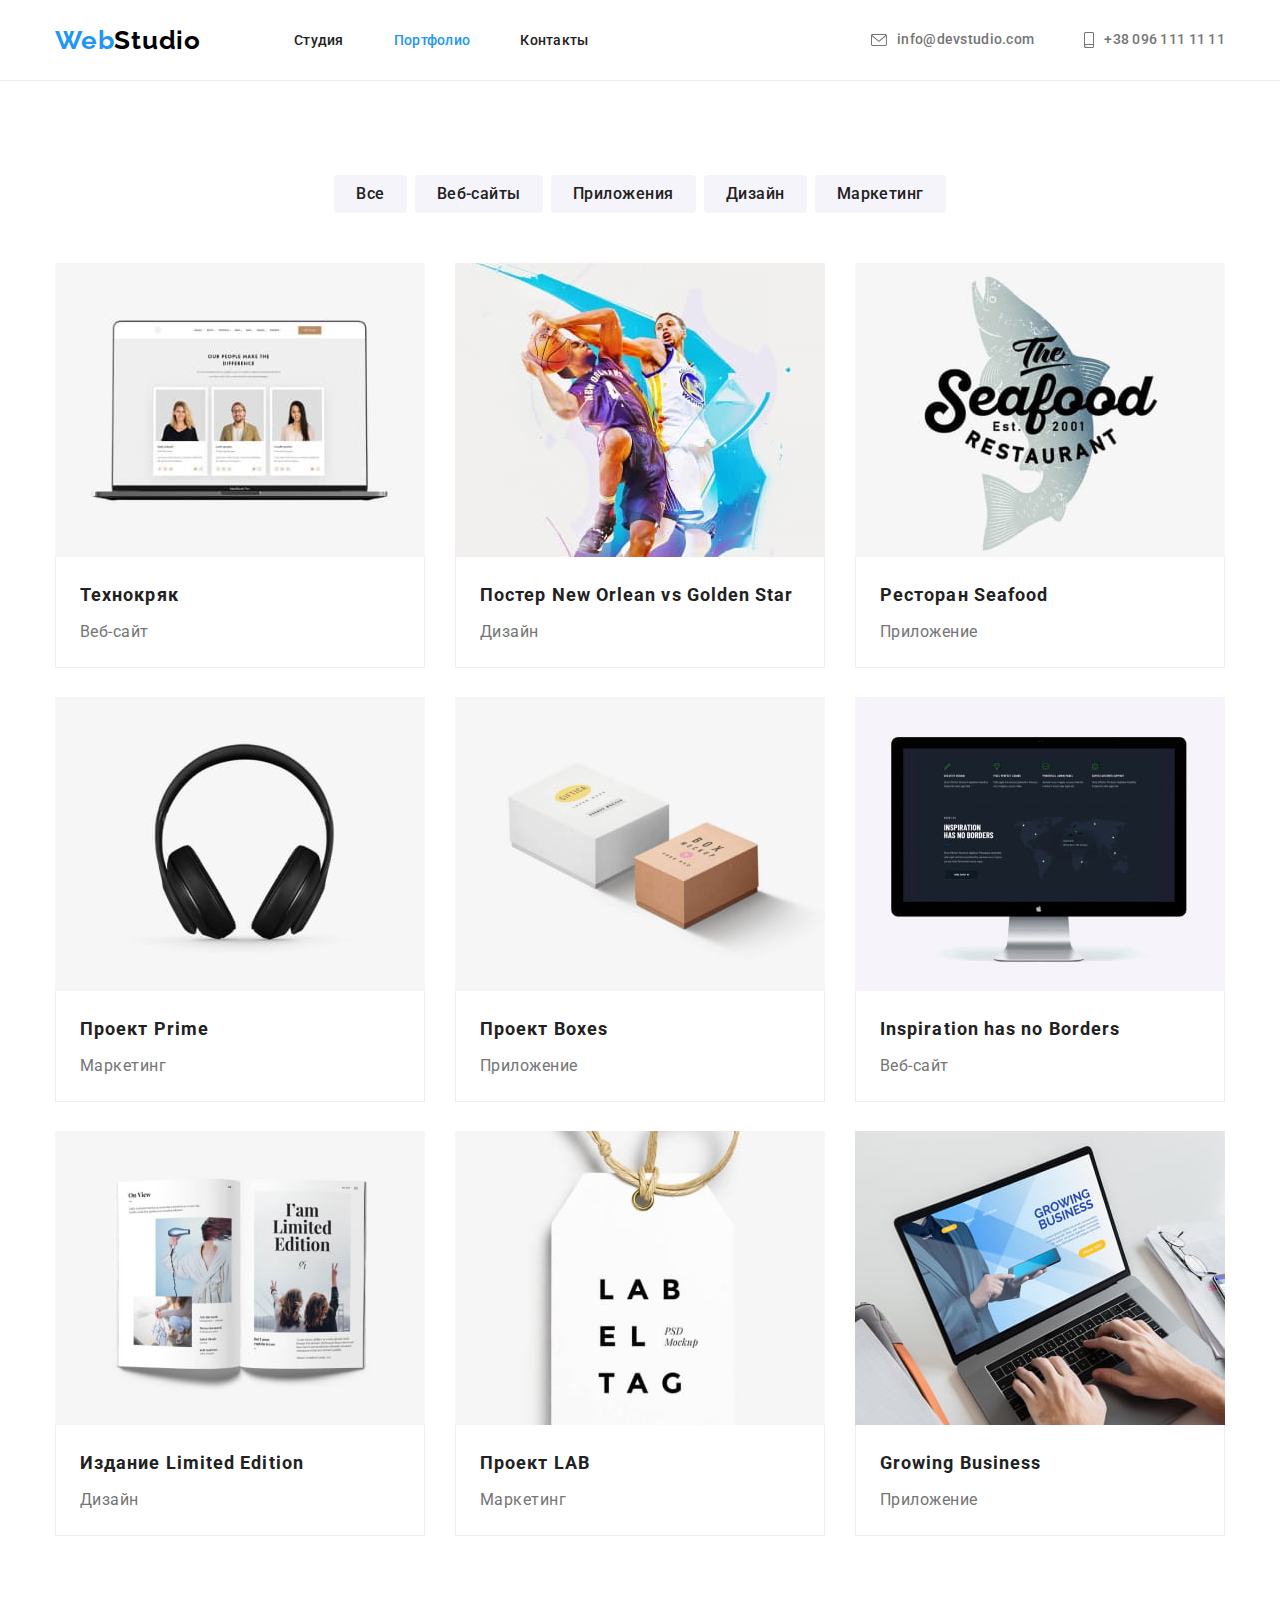
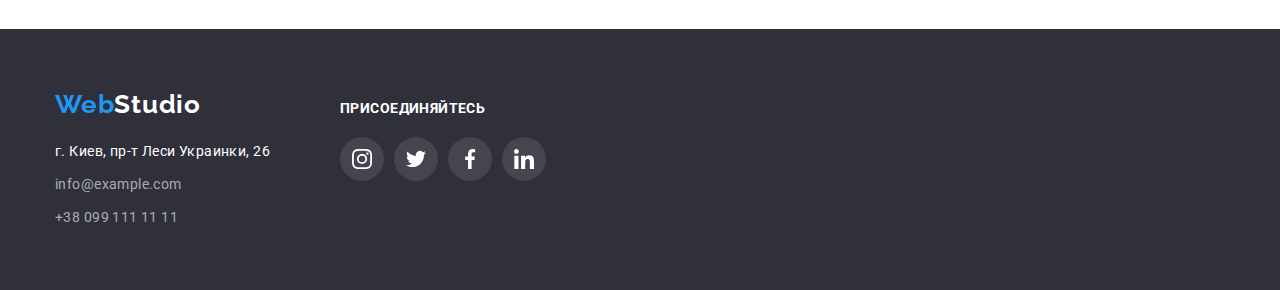
==== portfolio.html @ dc2d1d7e "copy hw-04" ====
<!DOCTYPE html>
<html lang="ru">

<head>
    <meta charset="UTF-8">
    <meta name="viewport" content="width=device-width, initial-scale=1.0">
    <meta http-equiv="X-UA-Compatible" content="ie=edge">
    <title>Web Studio</title>
    <link rel="preconnect" href="https://fonts.googleapis.com">
    <link rel="preconnect" href="https://fonts.gstatic.com" crossorigin>
    <link href="https://fonts.googleapis.com/css2?family=Raleway:wght@700&family=Roboto:wght@400;500;700;900&display=swap"
        rel="stylesheet">
    <link rel="stylesheet" href="https://cdnjs.cloudflare.com/ajax/libs/modern-normalize/1.0.0/modern-normalize.min.css" />
    <link rel="stylesheet" href="./css/styles.css">    
</head>

<body>
    <header class="header">
        <div class="container">
            <a class="link logo" href="./index.html">Web<span class="header-logo">Studio</span></a>
            <nav class="nav">
    
                <ul class="list nav-list">
                    <li class="nav-item">
                        <a href="./index.html" class="link nav-link">Студия</a>
                    </li>
                    <li class="nav-item">
                        <a href="./portfolio.html" class="link nav-link current">Портфолио</a>
                    </li>
                    <li class="nav-item">
                        <a href="" class="link nav-link">Контакты</a>
                    </li>
                </ul>
            </nav>
            <ul class="list header-contacts">
                <li class="header-contacts-item">
                    <a href="mailto:info@devstudio.com" class="link header-contact">
                        <svg class="header-contact-icon" width="16" height="12">
                            <use href="./images/symbols.svg#icon-mail"></use>
                        </svg>
                        info@devstudio.com
                    </a>
                </li>
                <li class="header-contacts-item">
                    <a href="tel:+380961111111" class="link header-contact">
                        <svg class="header-contact-icon" width="10" height="16">
                            <use href="./images/symbols.svg#icon-phone"></use>
                        </svg>
                        +38 096 111 11 11
                    </a>
                </li>
            </ul>
        </div>
    
    </header>

    <!-- Portfolio section -->
    <main class="portfolio section">
        <div class="container">
            <h1 class="visually-hidden">Портфолио</h1>
            <ul class="list portfolio-list-btn">
                <li><button type="button" class="btn portfolio-btn">Все</button></li>
                <li><button type="button" class="btn portfolio-btn">Веб-сайты</button></li>
                <li><button type="button" class="btn portfolio-btn">Приложения</button></li>
                <li><button type="button" class="btn portfolio-btn">Дизайн</button></li>
                <li><button type="button" class="btn portfolio-btn">Маркетинг</button></li>
            </ul>
            
            <ul class="list portfolio-list">
                <li class="portfolio-list-item">
                    <a href="" class="link portfolio-link">
                        <img src="./images/portfolio1.jpg" alt="ноутбук с сайтом" width="370">
                        <div class="portfolio-item-content">
                            <h2 class="portfolio-item-title">Технокряк</h2>
                            <p class="portfolio-item-text">Веб-сайт</p>
                        </div>
                    </a>
            
                </li>
                <li class="portfolio-list-item">
                    <a href="" class="link portfolio-link">
                        <img src="./images/portfolio2.jpg" alt="постер с баскетболистами">
                        <div class="portfolio-item-content">
                            <h2 class="portfolio-item-title">Постер New Orlean vs Golden Star</h2>
                            <p class="portfolio-item-text" class="portfolio-item-text">Дизайн</p>
                        </div>
                    </a>
            
                </li>
                <li class="portfolio-list-item">
                    <a href="" class="link portfolio-link">
                        <img src="./images/portfolio3.jpg" alt="эмблема ресторана морепродуктов">
                        <div class="portfolio-item-content">
                            <h2 class="portfolio-item-title">Ресторан Seafood</h2>
                            <p class="portfolio-item-text" class="portfolio-item-text">Приложение</p>
                        </div>
                    </a>
            
                </li>
                <li class="portfolio-list-item">
                    <a href="" class="link portfolio-link">
                        <img src="./images/portfolio4.jpg" alt="большие наушники">
                        <div class="portfolio-item-content">
                            <h2 class="portfolio-item-title">Проект Prime</h2>
                            <p class="portfolio-item-text" class="portfolio-item-text">Маркетинг</p>
                        </div>
                    </a>
            
                </li>
                <li class="portfolio-list-item">
                    <a href="" class="link portfolio-link">
                        <img src="./images/portfolio5.jpg" alt="две коробки">
                        <div class="portfolio-item-content">
                            <h2 class="portfolio-item-title">Проект Boxes</h2>
                            <p class="portfolio-item-text" class="portfolio-item-text">Приложение</p>
                        </div>
                    </a>
            
                </li>
                <li class="portfolio-list-item">
                    <a href="" class="link portfolio-link">
                        <img src="./images/portfolio6.jpg" alt="монитор с сайтом">
                        <div class="portfolio-item-content">
                            <h2 class="portfolio-item-title">Inspiration has no Borders</h2>
                            <p class="portfolio-item-text" class="portfolio-item-text">Веб-сайт</p>
                        </div>
                    </a>
            
            
                </li>
                <li class="portfolio-list-item">
                    <a href="" class="link portfolio-link">
                        <img src="./images/portfolio7.jpg" alt="открытый журнал">
                        <div class="portfolio-item-content">
                            <h2 class="portfolio-item-title">Издание Limited Edition</h2>
                            <p class="portfolio-item-text" class="portfolio-item-text">Дизайн</p>
                        </div>
                    </a>
            
                </li>
                <li class="portfolio-list-item">
                    <a href="" class="link portfolio-link">
                        <img src="./images/portfolio8.jpg" alt="бирка">
                        <div class="portfolio-item-content">
                            <h2 class="portfolio-item-title">Проект LAB</h2>
                            <p class="portfolio-item-text">Маркетинг</p>
                        </div>
                    </a>
            
                </li>
                <li class="portfolio-list-item">
                    <a href="" class="link portfolio-link">
                        <img src="./images/portfolio9.jpg" alt="ноутбук с бизнес-сайтом">
                        <div class="portfolio-item-content">
                            <h2 class="portfolio-item-title">Growing Business</h2>
                            <p class="portfolio-item-text">Приложение</p>
                        </div>
                    </a>
            
                </li>
            </ul>
        </div>
    </main>

    <footer class="footer">
        <div class="container">
            <div class="footer-contacts">
                <a class="link logo" href="./index.html">Web<span class="footer-logo">Studio</span></a>
                <address class="address">
                    <ul class="list address-list">
                        <li class="address-list-item">г. Киев, пр-т Леси Украинки, 26</li>
                        <li class="address-list-item"><a href="mailto:info@example.com"
                                class="link footer-link">info@example.com</a></li>
                        <li class="address-list-item"><a href="tel:+380991111111" class="link footer-link">+38 099 111 11
                                11</a>
                        </li>
                    </ul>
                </address>
            </div>
            <div class="join">
                <h3 class="join-title">присоединяйтесь</h3>
                <ul class="join-social-list list">
                    <li class="join-social-item">
                        <a href="" class="join-social-link social-link">
                            <svg class="join-social-icon" width="20" height="20">
                                <use href="./images/symbols.svg#icon-instagram"></use>
                            </svg>
                        </a>
                    </li>
                    <li class="join-social-item">
                        <a href="" class="join-social-link social-link">
                            <svg class="join-social-icon" width="20" height="20">
                                <use href="./images/symbols.svg#icon-twitter"></use>
                            </svg>
                        </a>
                    </li>
                    <li class="join-social-item">
                        <a href="" class="join-social-link social-link">
                            <svg class="join-social-icon" width="20" height="20">
                                <use href="./images/symbols.svg#icon-facebook"></use>
                            </svg>
                        </a>
                    </li>
                    <li class="join-social-item">
                        <a href="" class="join-social-link social-link">
                            <svg class="join-social-icon" width="20" height="20">
                                <use href="./images/symbols.svg#icon-linkedin"></use>
                            </svg>
                        </a>
                    </li>
                </ul>
            </div>
        </div>
    </footer>
</body>

</html>
---- css/styles.css ----
:root{
    --title-color: #212121;
    --text-color: #757575;
    --icon-color: #AFB1B8;
    --text-light-color: #ffffff;
    --nav-color: #212121;
    --logo-header-color: #000000;
    --logo-footer-color: #ffffff;
    --accent-color: #2196F3;
    --background-dark-color: #2F303A;
    --background-light-color: #F5F4FA;
    --background-white-color: #ffffff;
    --footer-color: #ffffff;
    --footer-link-color: rgba(255, 255, 255, 0.6);
    --join-link-bg-color: rgba(255, 255, 255, 0.1);
    --border-color: #EEEEEE;
    --border-header-color: #ECECEC;
    --typical-padding: 94px;
}

body{
    font-family: 'Roboto', Verdana, Tahoma, sans-serif;
    background-color: var(--background-white-color);
    color: var(--text-color);
}

h1, h2, h3, h4, h5, h6, p{
    margin: 0;
    padding: 0;
}

img {
    display: block;
    max-width: 100%;
    height: auto;
}

a{
    text-decoration: none;
    color: inherit;
}

.list{
    list-style: none;
    margin: 0;
    padding: 0;
}

.btn{
    cursor: pointer;
    font-family:inherit;
    border-radius: 4px;
    border: none;
}

.container{
    width: 1200px;
    padding: 0 15px;
    margin: 0 auto;
}

.section{
    padding: var(--typical-padding) 0;
}

/* -----------------------------HEADER------------------------------ */

.header{
    border-bottom: 1px solid var(--border-header-color);
    padding: 24px 0;
}

.header .container{
    display: flex;
    align-items: center;
}


.logo{
    font-family: 'Raleway', sans-serif;
    font-weight: 700;
    font-size: 26px;
    line-height: 1.19;
    letter-spacing: 0.03em;
    color: var(--accent-color);   
}

.header-logo{
    color: var(--logo-header-color);
}

.nav{
    margin-left: 93px;
}
.nav-list{
    display: flex;
}

.nav-item + .nav-item{
    margin-left: 50px;
}

.nav-link{
    padding: 8px 0;
    font-weight: 500;
    font-size: 14px;
    line-height: 1.14;
    letter-spacing: 0.02em;
    color: var(--nav-color);    
}

.header-contacts{
    display: flex;
    margin-left: auto;  
}

.header-contacts-item + .header-contacts-item{
    margin-left: 50px;    
}

.header-contact{
    display: inline-flex;
    align-items: center;
    padding: 8px 0;
    font-weight: 500;
    font-size: 14px;
    line-height: 1.14;
    letter-spacing: 0.02em;
    fill: currentColor;
}

.header-contact-icon{
    margin-right: 10px;

}

.nav-link.current, .nav-link:hover, .nav-link:focus,
.header-contact:hover, .header-contact:focus{
    color: var(--accent-color);
    /* fill: var(--accent-color) */
}

/* --------------------------------HERO--------------------------------- */

.hero {
    background-color: var(--background-dark-color);    
}

.hero-container {
    max-width: 1600px;
    margin: 0 auto;
    background-image: linear-gradient(rgba(47, 48, 58, 0.4), rgba(47, 48, 58, 0.4)), url(../images/hero-bg.jpg);
    background-repeat: no-repeat;
    background-size: cover;
    background-position: center;
    padding: 200px 0;
    text-align: center;
}

.hero-title {
    font-weight: 900;
    font-size: 44px;
    line-height: 1.36;
    letter-spacing: 0.06em;
    text-transform: uppercase;
    color: var(--text-light-color);
    margin: 0 auto 30px;
    max-width: 696px;
}

.hero-btn {
    font-weight: 700;
    font-size: 16px;
    line-height: 1.88;
    background-color: var(--accent-color);
    color: var(--text-light-color);
    letter-spacing: 0.06em;
    box-shadow: 0px 4px 4px rgba(0, 0, 0, 0.15);
    padding: 10px 32px;
    min-width: 200px;
}

/* -----------------------------FEATURES------------------------------ */
.features{
    padding: 94px 0 0;
}

.visually-hidden {
    position: absolute;
    width: 1px;
    height: 1px;
    margin: -1px;
    border: 0;
    padding: 0;
    white-space: nowrap;
    clip-path: inset(100%);
    clip: rect(0 0 0 0);
    overflow: hidden;
}

.features-list{
    display: flex;    
}

.features-list-item{
    width: 270px;
}

.features-icons{
    display: flex;
    justify-content: center;
    align-items: center;
    width: 100%;
    height: 120px;
    margin-bottom: 30px;
    background-color: var(--background-light-color);
    border-radius: 4px;
}

.features-list-item:not(:last-child){
    margin-right: 30px;    
}

.features-list-title {
    margin-bottom: 10px;

    font-size: 14px;
    line-height: 1.14;
    letter-spacing: 0.03em;
    text-transform: uppercase;
    color: var(--title-color);
    
}

.features-list-text {
    font-size: 14px;
    line-height: 1.71;
    letter-spacing: 0.03em;
}

/* ----------------------------ACTIVITIES------------------------------- */

.section-title {
    font-size: 36px;
    line-height: 1.17;
    text-align: center;
    letter-spacing: 0.03em;
    color: var(--title-color);
    margin-bottom: 50px;
}

.activities-list{
    display: flex;
    
}

.activities-item + .activities-item{
    margin-left: 30px;
}

/* -------------------------------TEAM------------------------------- */

.team{
    background-color: var(--background-light-color);
}

.team-list{
    display: flex;

    font-size: 16px;
    line-height: 1.19;
    text-align: center;
    letter-spacing: 0.03em;    
}

.team-list-item{
    width: 270px;
    
    background-color: var(--background-white-color);
    box-shadow: 0px 1px 3px rgba(0, 0, 0, 0.12),
    0px 1px 1px rgba(0, 0, 0, 0.14),
    0px 2px 1px rgba(0, 0, 0, 0.2);
    border-radius: 0px 0px 4px 4px;
}

.team-list-item + .team-list-item{
    margin-left: 30px;
}

.team-list-content{
    padding: 30px 0;
}
.team-list-title{    
    margin-bottom: 10px;

    font-weight: 500;
    color: var(--title-color);
}

.team-list-text{
    margin-bottom: 16px;
}

.team-social-list{
    display: flex;
    justify-content: center;    
}

.team-social-item:not(:last-child),
.join-social-item:not(:last-child){
    margin-right: 10px;
}

.social-link{
    display: flex;
    justify-content: center;
    align-items: center;
    width: 44px;
    height: 44px; 
    border-radius: 50%;
}

.team-social-link{        
    fill: var(--icon-color);    
}

.social-link:hover, .social-link:focus{
    background-color: var(--accent-color);
    fill: var(--text-light-color);
}

/* ----------------------------CLIENTS---------------------------- */

.clients-list{
    display: flex;

}

.clients-itom:not(:last-child){    
    margin-right: 30px;  
} 

.clients-link{
    display: flex;
    justify-content: center;
    align-items: center;
    width: 170px;
    height: 92px;
    border: 1px solid var(--icon-color);    
    border-radius: 4px;
    color: var(--icon-color);
   
}

.clients-link:hover, .clients-link:focus{
    color: var(--accent-color);
    border: 1px solid var(--accent-color);
    
}

.clients-icon{
    fill: currentColor;
}
/* ----------------------------FOOTER----------------------------- */

.footer{
    background-color: var(--background-dark-color);
    color: var(--footer-color);
    padding: 60px 0;
}

.footer>.container{
    display: flex;
    align-items: baseline;
}

.footer-logo{
    color: var(--logo-footer-color);
}

.address{
    font-style: normal;
    font-size: 14px;
    line-height: 1.71;
    letter-spacing: 0.03em;
    margin-top: 20px;
}

.address-list-item + .address-list-item{
    margin-top: 9px;
}

.footer-link{
    color: var(--footer-link-color);    
}

.footer-link:hover, .footer-link:focus {
    color: var(--accent-color);
}

.join{
    margin-left: 70px;    
}
.join-title{
    margin-bottom: 20px;
    font-size: 14px;
    line-height: 1.14;
    letter-spacing: 0.03em;
    text-transform: uppercase;
}

.join-social-list{
    display: flex;
}

.join-social-link{
    background-color: var(--join-link-bg-color);
    fill: var(--footer-color);
}
/* --------------------------PORTFOLIO--------------------------- */

.portfolio-list-btn{
    display: flex;    
    margin-bottom: 50px;
    justify-content: center;
}
.portfolio-btn{
    padding: 6px 22px;
    
    font-weight: 500;
    font-size: 16px;
    line-height: 1.62;
    text-align: center;
    letter-spacing: 0.03em;
    background-color: var(--background-light-color);
    color: var(--title-color);
}

.portfolio-list-btn>li:not(:last-child){
    margin-right: 8px;
}

.portfolio-list{
    display: flex;
    flex-wrap: wrap;
    margin-top: -30px;
    margin-left: -30px;

}
.portfolio-btn:hover, .portfolio-btn:focus{
    background-color: var(--accent-color);
    box-shadow: 0px 3px 1px rgba(0, 0, 0, 0.1),
    0px 1px 2px rgba(0, 0, 0, 0.08),
    0px 2px 2px rgba(0, 0, 0, 0.12);
    color: var(--text-light-color);
}

.portfolio-list-item{         
    margin-top: 30px;
    margin-left: 30px;
    width: 370px;
    height: 404px;

    background-color: var(--background-white-color);
}

.portfolio-link{
    display: block;
}

.portfolio-link:hover, .portfolio-link:focus {
    box-shadow: 0px 1px 1px rgba(0, 0, 0, 0.12),
    0px 4px 4px rgba(0, 0, 0, 0.06),
    1px 4px 6px rgba(0, 0, 0, 0.16);
}

.portfolio-item-content{
    padding: 20px 24px;
    border-left: 1px solid var(--border-color);
    border-bottom: 1px solid var(--border-color);
    border-right: 1px solid var(--border-color);
}
.portfolio-item-title{
    margin-bottom: 4px;

    font-size: 18px;
    line-height: 2;
    letter-spacing: 0.06em;
    color: var(--title-color);
}

.portfolio-item-text{
    font-size: 16px;
    line-height: 1.88;
    letter-spacing: 0.03em;
}

.link>img{
    display: block;
}
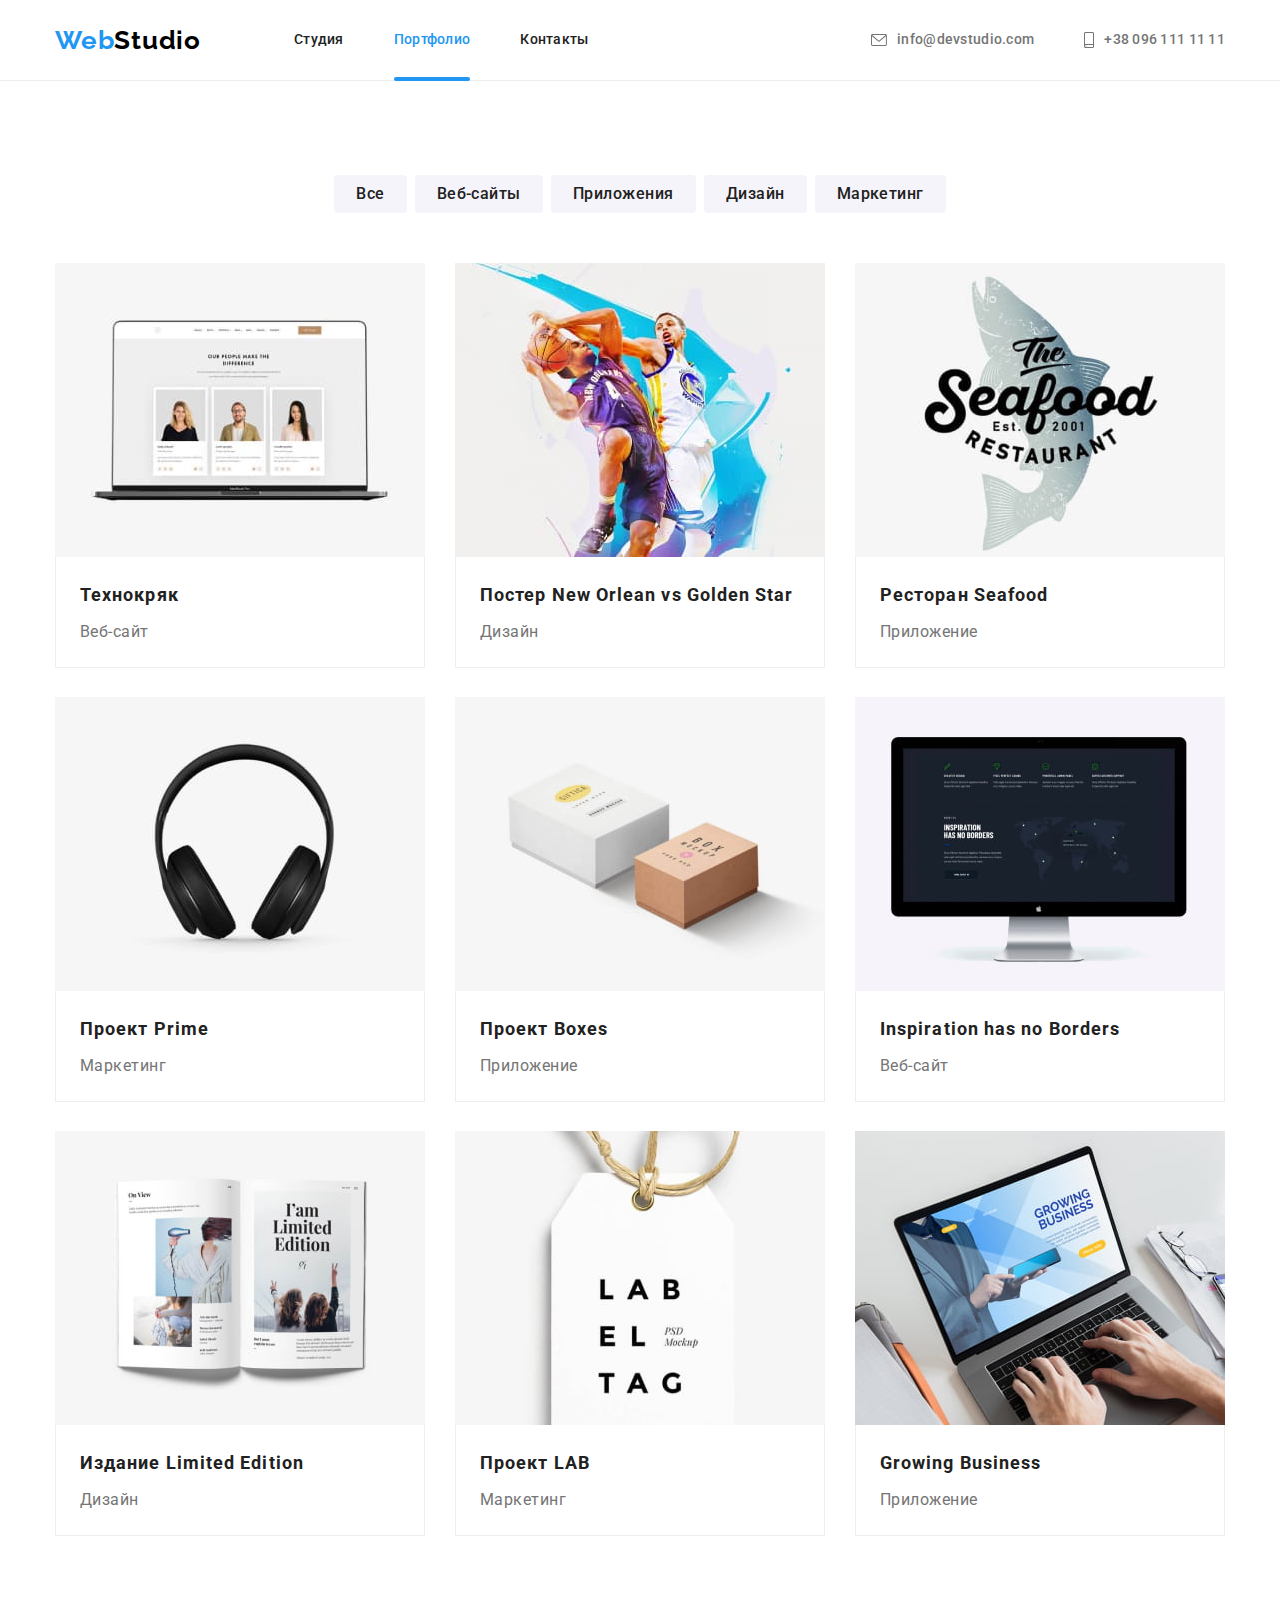
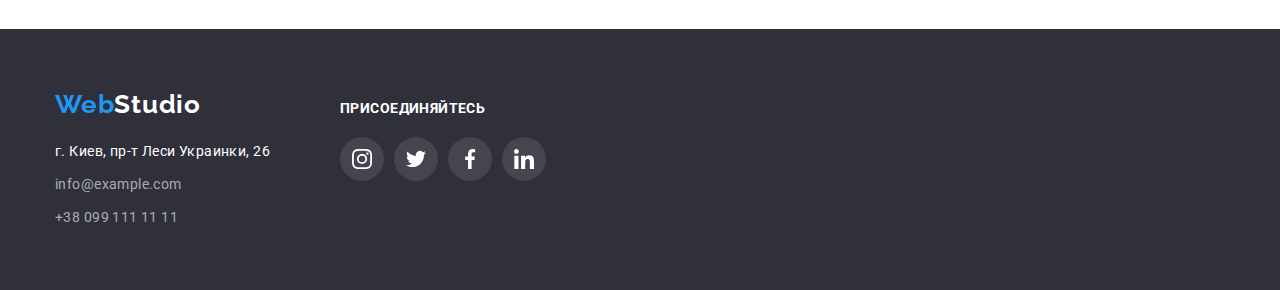
==== commit 0dad3582: "add overlay for portfolio cards" ====
--- a/portfolio.html
+++ b/portfolio.html
@@ -69,7 +69,16 @@
             <ul class="list portfolio-list">
                 <li class="portfolio-list-item">
                     <a href="" class="link portfolio-link">
-                        <img src="./images/portfolio1.jpg" alt="ноутбук с сайтом" width="370">
+                        <div class="portfolio-image-wrap">
+                            <img src="./images/portfolio1.jpg" alt="ноутбук с сайтом" width="370">
+                            <div class="portfolio-overlay">
+                                <p class="portfolio-item-description">
+                                    Ресурс предлагает комплексные предложения с разным уровнем функционала и сервисов. Все это позволит посетителю получить
+                                исчерпывающие сведения о компании или частном лице.                                
+                                </p>                                
+                            </div>
+                        </div>
+                        
                         <div class="portfolio-item-content">
                             <h2 class="portfolio-item-title">Технокряк</h2>
                             <p class="portfolio-item-text">Веб-сайт</p>
@@ -79,7 +88,17 @@
                 </li>
                 <li class="portfolio-list-item">
                     <a href="" class="link portfolio-link">
-                        <img src="./images/portfolio2.jpg" alt="постер с баскетболистами">
+                        <div class="portfolio-image-wrap">
+                            <img src="./images/portfolio2.jpg" alt="постер с баскетболистами">
+                            <div class="portfolio-overlay">
+                                <p class="portfolio-item-description">
+                                    Ресурс предлагает комплексные предложения с разным уровнем функционала и сервисов. Все это позволит посетителю
+                                    получить
+                                    исчерпывающие сведения о компании или частном лице.
+                                </p>
+                            </div>
+                        </div>
+                        
                         <div class="portfolio-item-content">
                             <h2 class="portfolio-item-title">Постер New Orlean vs Golden Star</h2>
                             <p class="portfolio-item-text" class="portfolio-item-text">Дизайн</p>
@@ -89,7 +108,17 @@
                 </li>
                 <li class="portfolio-list-item">
                     <a href="" class="link portfolio-link">
-                        <img src="./images/portfolio3.jpg" alt="эмблема ресторана морепродуктов">
+                        <div class="portfolio-image-wrap">
+                            <img src="./images/portfolio3.jpg" alt="эмблема ресторана морепродуктов">
+                            <div class="portfolio-overlay">
+                                <p class="portfolio-item-description">
+                                    Ресурс предлагает комплексные предложения с разным уровнем функционала и сервисов. Все это позволит посетителю
+                                    получить
+                                    исчерпывающие сведения о компании или частном лице.
+                                </p>
+                            </div>
+                        </div>
+                        
                         <div class="portfolio-item-content">
                             <h2 class="portfolio-item-title">Ресторан Seafood</h2>
                             <p class="portfolio-item-text" class="portfolio-item-text">Приложение</p>
@@ -99,7 +128,17 @@
                 </li>
                 <li class="portfolio-list-item">
                     <a href="" class="link portfolio-link">
-                        <img src="./images/portfolio4.jpg" alt="большие наушники">
+                        <div class="portfolio-image-wrap">
+                            <img src="./images/portfolio4.jpg" alt="большие наушники">
+                            <div class="portfolio-overlay">
+                                <p class="portfolio-item-description">
+                                    Ресурс предлагает комплексные предложения с разным уровнем функционала и сервисов. Все это позволит посетителю
+                                    получить
+                                    исчерпывающие сведения о компании или частном лице.
+                                </p>
+                            </div>
+                        </div>
+                        
                         <div class="portfolio-item-content">
                             <h2 class="portfolio-item-title">Проект Prime</h2>
                             <p class="portfolio-item-text" class="portfolio-item-text">Маркетинг</p>
@@ -109,7 +148,17 @@
                 </li>
                 <li class="portfolio-list-item">
                     <a href="" class="link portfolio-link">
-                        <img src="./images/portfolio5.jpg" alt="две коробки">
+                        <div class="portfolio-image-wrap">
+                            <img src="./images/portfolio5.jpg" alt="две коробки">
+                            <div class="portfolio-overlay">
+                                <p class="portfolio-item-description">
+                                    Ресурс предлагает комплексные предложения с разным уровнем функционала и сервисов. Все это позволит посетителю
+                                    получить
+                                    исчерпывающие сведения о компании или частном лице.
+                                </p>
+                            </div>
+                        </div>
+                        
                         <div class="portfolio-item-content">
                             <h2 class="portfolio-item-title">Проект Boxes</h2>
                             <p class="portfolio-item-text" class="portfolio-item-text">Приложение</p>
@@ -119,7 +168,17 @@
                 </li>
                 <li class="portfolio-list-item">
                     <a href="" class="link portfolio-link">
-                        <img src="./images/portfolio6.jpg" alt="монитор с сайтом">
+                        <div class="portfolio-image-wrap">
+                            <img src="./images/portfolio6.jpg" alt="монитор с сайтом">
+                            <div class="portfolio-overlay">
+                                <p class="portfolio-item-description">
+                                    Ресурс предлагает комплексные предложения с разным уровнем функционала и сервисов. Все это позволит посетителю
+                                    получить
+                                    исчерпывающие сведения о компании или частном лице.
+                                </p>
+                            </div>
+                        </div>
+                        
                         <div class="portfolio-item-content">
                             <h2 class="portfolio-item-title">Inspiration has no Borders</h2>
                             <p class="portfolio-item-text" class="portfolio-item-text">Веб-сайт</p>
@@ -130,7 +189,17 @@
                 </li>
                 <li class="portfolio-list-item">
                     <a href="" class="link portfolio-link">
-                        <img src="./images/portfolio7.jpg" alt="открытый журнал">
+                        <div class="portfolio-image-wrap">
+                            <img src="./images/portfolio7.jpg" alt="открытый журнал">
+                            <div class="portfolio-overlay">
+                                <p class="portfolio-item-description">
+                                    Ресурс предлагает комплексные предложения с разным уровнем функционала и сервисов. Все это позволит посетителю
+                                    получить
+                                    исчерпывающие сведения о компании или частном лице.
+                                </p>
+                            </div>
+                        </div>
+                        
                         <div class="portfolio-item-content">
                             <h2 class="portfolio-item-title">Издание Limited Edition</h2>
                             <p class="portfolio-item-text" class="portfolio-item-text">Дизайн</p>
@@ -140,7 +209,17 @@
                 </li>
                 <li class="portfolio-list-item">
                     <a href="" class="link portfolio-link">
-                        <img src="./images/portfolio8.jpg" alt="бирка">
+                        <div class="portfolio-image-wrap">
+                            <img src="./images/portfolio8.jpg" alt="бирка">
+                            <div class="portfolio-overlay">
+                                <p class="portfolio-item-description">
+                                    Ресурс предлагает комплексные предложения с разным уровнем функционала и сервисов. Все это позволит посетителю
+                                    получить
+                                    исчерпывающие сведения о компании или частном лице.
+                                </p>
+                            </div>
+                        </div>
+                        
                         <div class="portfolio-item-content">
                             <h2 class="portfolio-item-title">Проект LAB</h2>
                             <p class="portfolio-item-text">Маркетинг</p>
@@ -150,7 +229,17 @@
                 </li>
                 <li class="portfolio-list-item">
                     <a href="" class="link portfolio-link">
-                        <img src="./images/portfolio9.jpg" alt="ноутбук с бизнес-сайтом">
+                        <div class="portfolio-image-wrap">
+                            <img src="./images/portfolio9.jpg" alt="ноутбук с бизнес-сайтом">
+                            <div class="portfolio-overlay">
+                                <p class="portfolio-item-description">
+                                    Ресурс предлагает комплексные предложения с разным уровнем функционала и сервисов. Все это позволит посетителю
+                                    получить
+                                    исчерпывающие сведения о компании или частном лице.
+                                </p>
+                            </div>
+                        </div>
+                        
                         <div class="portfolio-item-content">
                             <h2 class="portfolio-item-title">Growing Business</h2>
                             <p class="portfolio-item-text">Приложение</p>
--- a/css/styles.css
+++ b/css/styles.css
@@ -16,6 +16,8 @@
     --border-color: #EEEEEE;
     --border-header-color: #ECECEC;
     --typical-padding: 94px;
+    --trans-duration: 250ms;
+    --trans-func: cubic-bezier(0.4, 0, 0.2, 1);
 }
 
 body{
@@ -66,8 +68,7 @@
 /* -----------------------------HEADER------------------------------ */
 
 .header{
-    border-bottom: 1px solid var(--border-header-color);
-    padding: 24px 0;
+    border-bottom: 1px solid var(--border-header-color);   
 }
 
 .header .container{
@@ -101,12 +102,20 @@
 }
 
 .nav-link{
-    padding: 8px 0;
+    position: relative;
+    display: block;
+
+    padding: 32px 0;
+
     font-weight: 500;
     font-size: 14px;
     line-height: 1.14;
     letter-spacing: 0.02em;
     color: var(--nav-color);    
+
+    transition-property: color;
+    transition-duration: var(--trans-duration);
+    transition-timing-function: var(--trans-func);
 }
 
 .header-contacts{
@@ -121,23 +130,37 @@
 .header-contact{
     display: inline-flex;
     align-items: center;
-    padding: 8px 0;
+    padding: 30px 0;
     font-weight: 500;
     font-size: 14px;
     line-height: 1.14;
     letter-spacing: 0.02em;
     fill: currentColor;
+
+    transition-property: color;
+    transition-duration: var(--trans-duration);
+    transition-timing-function: var(--trans-func);
 }
 
 .header-contact-icon{
-    margin-right: 10px;
-
+    margin-right: 10px;   
+}
+
+.nav-link.current::after{
+    content: '';
+    position: absolute;
+    left: 0;
+    bottom: -1px;
+    width: 100%;
+    height: 4px;
+    background: var(--accent-color);
+    border-radius: 2px;
 }
 
 .nav-link.current, .nav-link:hover, .nav-link:focus,
 .header-contact:hover, .header-contact:focus{
     color: var(--accent-color);
-    /* fill: var(--accent-color) */
+   
 }
 
 /* --------------------------------HERO--------------------------------- */
@@ -254,10 +277,34 @@
     
 }
 
+.activities-item{
+    position: relative;
+}
 .activities-item + .activities-item{
     margin-left: 30px;
 }
 
+.activities-text{
+    position: absolute;
+    left: 0;
+    bottom: 0;
+
+    display: flex;
+    justify-content: center;
+    align-items: center;
+    width: 100%;
+    height: 70px;
+
+    /* font-weight: 700; */
+    font-size: 14px;
+    line-height: 1.14;
+    /* text-align: center; */
+    letter-spacing: 0.03em;
+    text-transform: uppercase;    
+    color: var(--text-light-color);
+
+    background: rgba(47, 48, 58, 0.8);
+}
 /* -------------------------------TEAM------------------------------- */
 
 .team{
@@ -318,6 +365,9 @@
     width: 44px;
     height: 44px; 
     border-radius: 50%;
+
+    transition: background-color var(--trans-duration) var(--trans-func), 
+    fill var(--trans-duration) var(--trans-func);
 }
 
 .team-social-link{        
@@ -349,7 +399,9 @@
     border: 1px solid var(--icon-color);    
     border-radius: 4px;
     color: var(--icon-color);
-   
+
+    transition: color var(--trans-duration) var(--trans-func),
+    border var(--trans-duration) var(--trans-func);
 }
 
 .clients-link:hover, .clients-link:focus{
@@ -391,7 +443,9 @@
 }
 
 .footer-link{
-    color: var(--footer-link-color);    
+    color: var(--footer-link-color);   
+    
+    transition: color var(--trans-duration) var(--trans-func);
 }
 
 .footer-link:hover, .footer-link:focus {
@@ -434,6 +488,10 @@
     letter-spacing: 0.03em;
     background-color: var(--background-light-color);
     color: var(--title-color);
+
+    transition: background-color var(--trans-duration) var(--trans-func),
+    box-shadow var(--trans-duration) var(--trans-func), 
+    color var(--trans-duration) var(--trans-func);
 }
 
 .portfolio-list-btn>li:not(:last-child){
@@ -466,6 +524,12 @@
 
 .portfolio-link{
     display: block;
+
+    box-shadow: none;
+
+    transition-property: box-shadow;
+    transition-duration: var(--trans-duration);
+    transition-timing-function:  var(--trans-func);
 }
 
 .portfolio-link:hover, .portfolio-link:focus {
@@ -497,4 +561,106 @@
 
 .link>img{
     display: block;
+}
+
+.portfolio-image-wrap{
+    position: relative;
+
+    overflow: hidden;
+}
+
+.portfolio-overlay{
+    position: absolute;
+    top: 0;
+    left: 0;
+    
+    display: flex;
+    justify-content: center;
+    align-items: center;
+    width: 100%;
+    height: 100%;
+    
+    background-color: rgba(33, 150, 243, 0.9);
+
+    transform: translateY(100%);    
+    transition-property: transform;   
+    transition-duration: var(--trans-duration);
+    transition-timing-function: var(--trans-func);
+
+    overflow: auto;
+}
+
+.portfolio-link:hover .portfolio-overlay,
+.portfolio-link:focus .portfolio-overlay{
+    transform: translateY(0);
+}
+
+.portfolio-item-description{
+    padding: 24px;
+
+    font-size: 18px;
+    line-height: 1.56;   
+    letter-spacing: 0.03em;    
+    color: var(--text-light-color);
+    
+}
+
+
+
+
+/* --------------------------MODAL--------------------------- */
+
+.backdrop{
+    position: fixed;
+    top: 0;
+    left: 0;
+
+    width: 100%;
+    height: 100%;
+
+    background: rgba(0, 0, 0, 0.2);
+
+    transition: opacity var(--trans-duration) var(--trans-func);
+}
+
+.backdrop.is-hidden{
+    opacity: 0;
+    pointer-events: none;
+    visibility:hidden;
+
+    transition: opacity var(--trans-duration) var(--trans-func);
+}
+
+.modal{
+    position: absolute;
+    top: 50%;
+    left: 50%;
+    transform: translate(-50%, -50%);
+
+    width: 528px;
+    height: 581px;
+
+    background: var(--background-white-color);
+    box-shadow: 0px 1px 3px rgba(0, 0, 0, 0.12),
+    0px 1px 1px rgba(0, 0, 0, 0.14),
+    0px 2px 1px rgba(0, 0, 0, 0.2);
+    border-radius: 4px;
+}
+
+.close-btn{
+    position: absolute;
+    top: 8px;
+    right: 8px;
+
+    display: flex;
+    justify-content: center;
+    align-items: center;
+
+    min-width: 30px;
+    min-height: 30px;
+    padding: 0;
+
+    cursor: pointer;
+    border: 1px solid rgba(0, 0, 0, 0.5);
+    border-radius: 50%;
 }